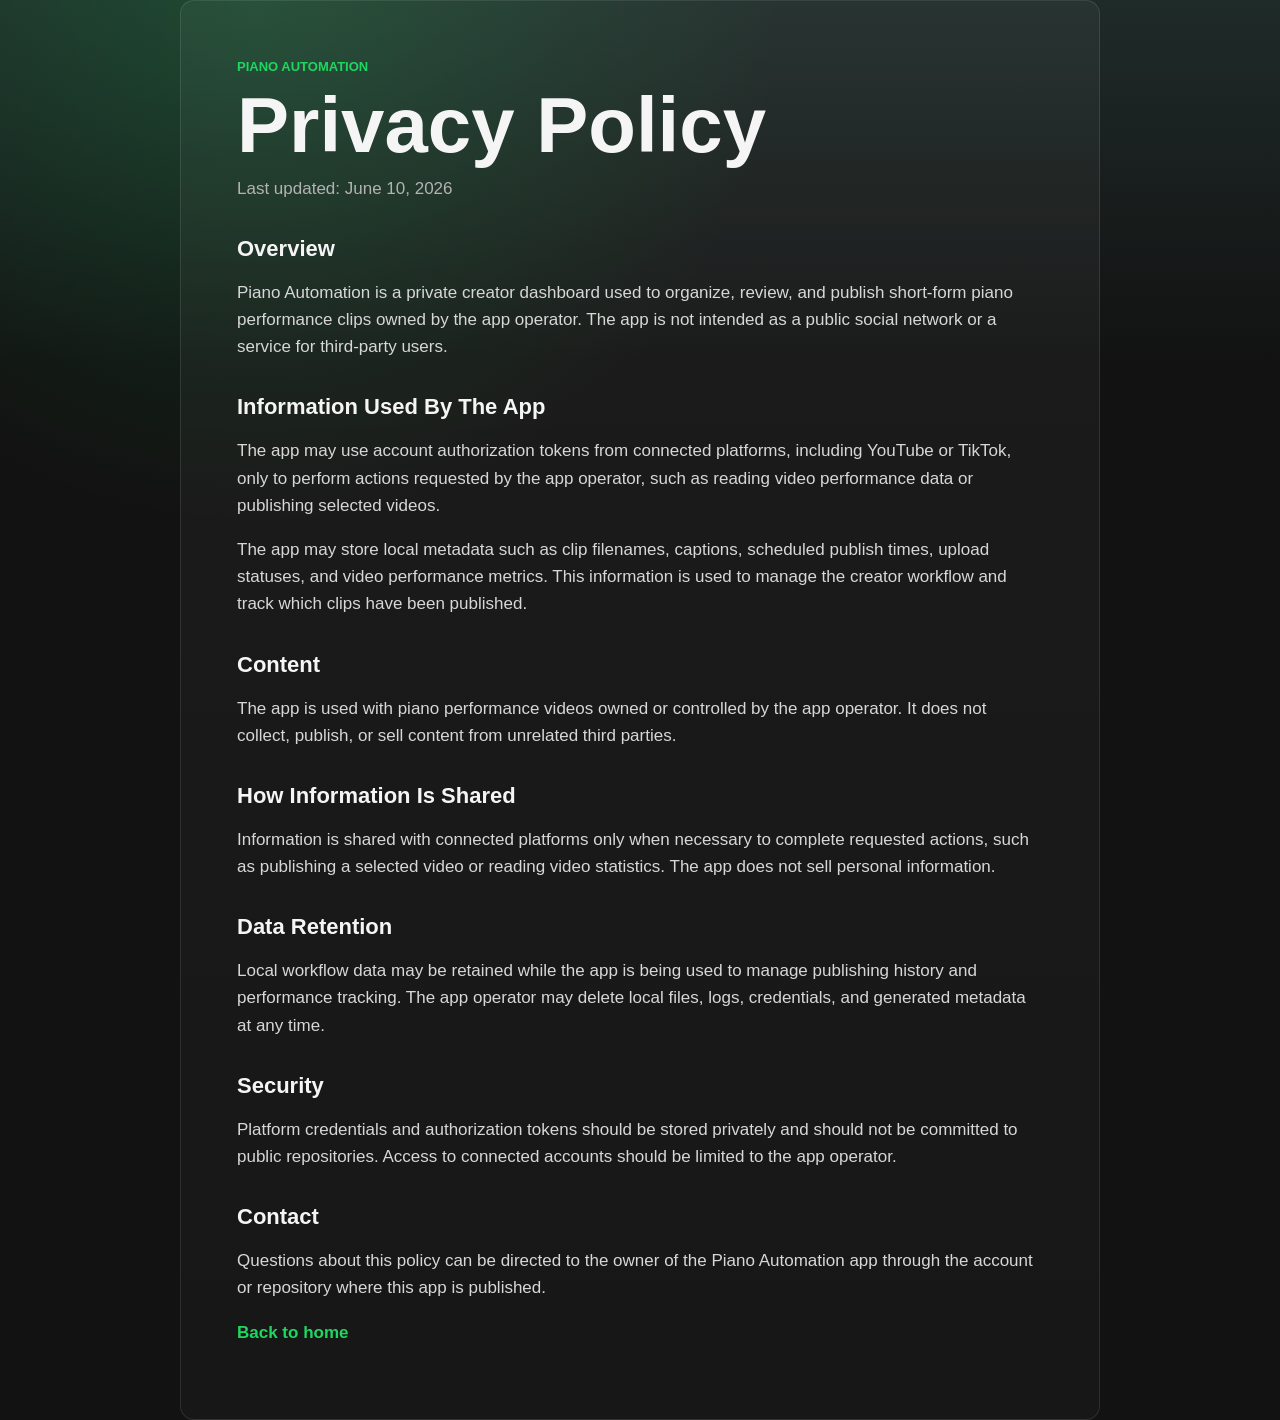
==== docs/privacy.html @ 4c7a18c3 "Initial piano automation dashboard" ====
<!doctype html>
<html lang="en">
<head>
  <meta charset="utf-8">
  <meta name="viewport" content="width=device-width, initial-scale=1">
  <title>Privacy Policy | Piano Automation</title>
  <link rel="stylesheet" href="styles.css">
</head>
<body>
  <main class="page document">
    <p class="eyebrow">Piano Automation</p>
    <h1>Privacy Policy</h1>
    <p class="updated">Last updated: June 10, 2026</p>

    <h2>Overview</h2>
    <p>
      Piano Automation is a private creator dashboard used to organize, review,
      and publish short-form piano performance clips owned by the app operator.
      The app is not intended as a public social network or a service for
      third-party users.
    </p>

    <h2>Information Used By The App</h2>
    <p>
      The app may use account authorization tokens from connected platforms,
      including YouTube or TikTok, only to perform actions requested by the app
      operator, such as reading video performance data or publishing selected
      videos.
    </p>
    <p>
      The app may store local metadata such as clip filenames, captions,
      scheduled publish times, upload statuses, and video performance metrics.
      This information is used to manage the creator workflow and track which
      clips have been published.
    </p>

    <h2>Content</h2>
    <p>
      The app is used with piano performance videos owned or controlled by the
      app operator. It does not collect, publish, or sell content from unrelated
      third parties.
    </p>

    <h2>How Information Is Shared</h2>
    <p>
      Information is shared with connected platforms only when necessary to
      complete requested actions, such as publishing a selected video or reading
      video statistics. The app does not sell personal information.
    </p>

    <h2>Data Retention</h2>
    <p>
      Local workflow data may be retained while the app is being used to manage
      publishing history and performance tracking. The app operator may delete
      local files, logs, credentials, and generated metadata at any time.
    </p>

    <h2>Security</h2>
    <p>
      Platform credentials and authorization tokens should be stored privately
      and should not be committed to public repositories. Access to connected
      accounts should be limited to the app operator.
    </p>

    <h2>Contact</h2>
    <p>
      Questions about this policy can be directed to the owner of the Piano
      Automation app through the account or repository where this app is
      published.
    </p>

    <p><a href="index.html">Back to home</a></p>
  </main>
</body>
</html>
---- docs/styles.css ----
:root {
  color-scheme: dark;
  --bg: #121212;
  --panel: #181818;
  --ink: #f5f5f5;
  --muted: #b3b3b3;
  --line: rgba(255, 255, 255, .1);
  --accent: #1ed760;
}

* {
  box-sizing: border-box;
}

body {
  margin: 0;
  min-height: 100vh;
  font-family: "Avenir Next", "Helvetica Neue", Helvetica, Arial, sans-serif;
  color: var(--ink);
  background:
    radial-gradient(circle at 20% 0%, rgba(30, 215, 96, .18), transparent 30%),
    linear-gradient(180deg, #1f2b29 0, var(--bg) 360px);
}

.page {
  width: min(920px, calc(100% - 40px));
  margin: 0 auto;
  padding: 72px 0;
}

.hero,
.document {
  border: 1px solid var(--line);
  border-radius: 14px;
  background: linear-gradient(180deg, rgba(255,255,255,.045), rgba(255,255,255,.025));
  padding: clamp(28px, 5vw, 56px);
}

.eyebrow {
  margin: 0 0 10px;
  color: var(--accent);
  font-size: 13px;
  font-weight: 700;
  text-transform: uppercase;
}

h1 {
  margin: 0 0 16px;
  font-size: clamp(42px, 7vw, 78px);
  line-height: .96;
}

h2 {
  margin: 34px 0 10px;
  font-size: 22px;
}

p {
  color: #d7d7d7;
  font-size: 17px;
  line-height: 1.6;
}

.updated {
  color: var(--muted);
  margin-top: -4px;
}

.links {
  display: flex;
  gap: 12px;
  flex-wrap: wrap;
  margin-top: 26px;
}

a {
  color: var(--accent);
  font-weight: 700;
  text-decoration: none;
}

.links a {
  min-height: 42px;
  display: inline-flex;
  align-items: center;
  padding: 0 18px;
  border-radius: 999px;
  background: #242424;
  color: var(--ink);
}

.links a:first-child {
  background: var(--accent);
  color: #050505;
}
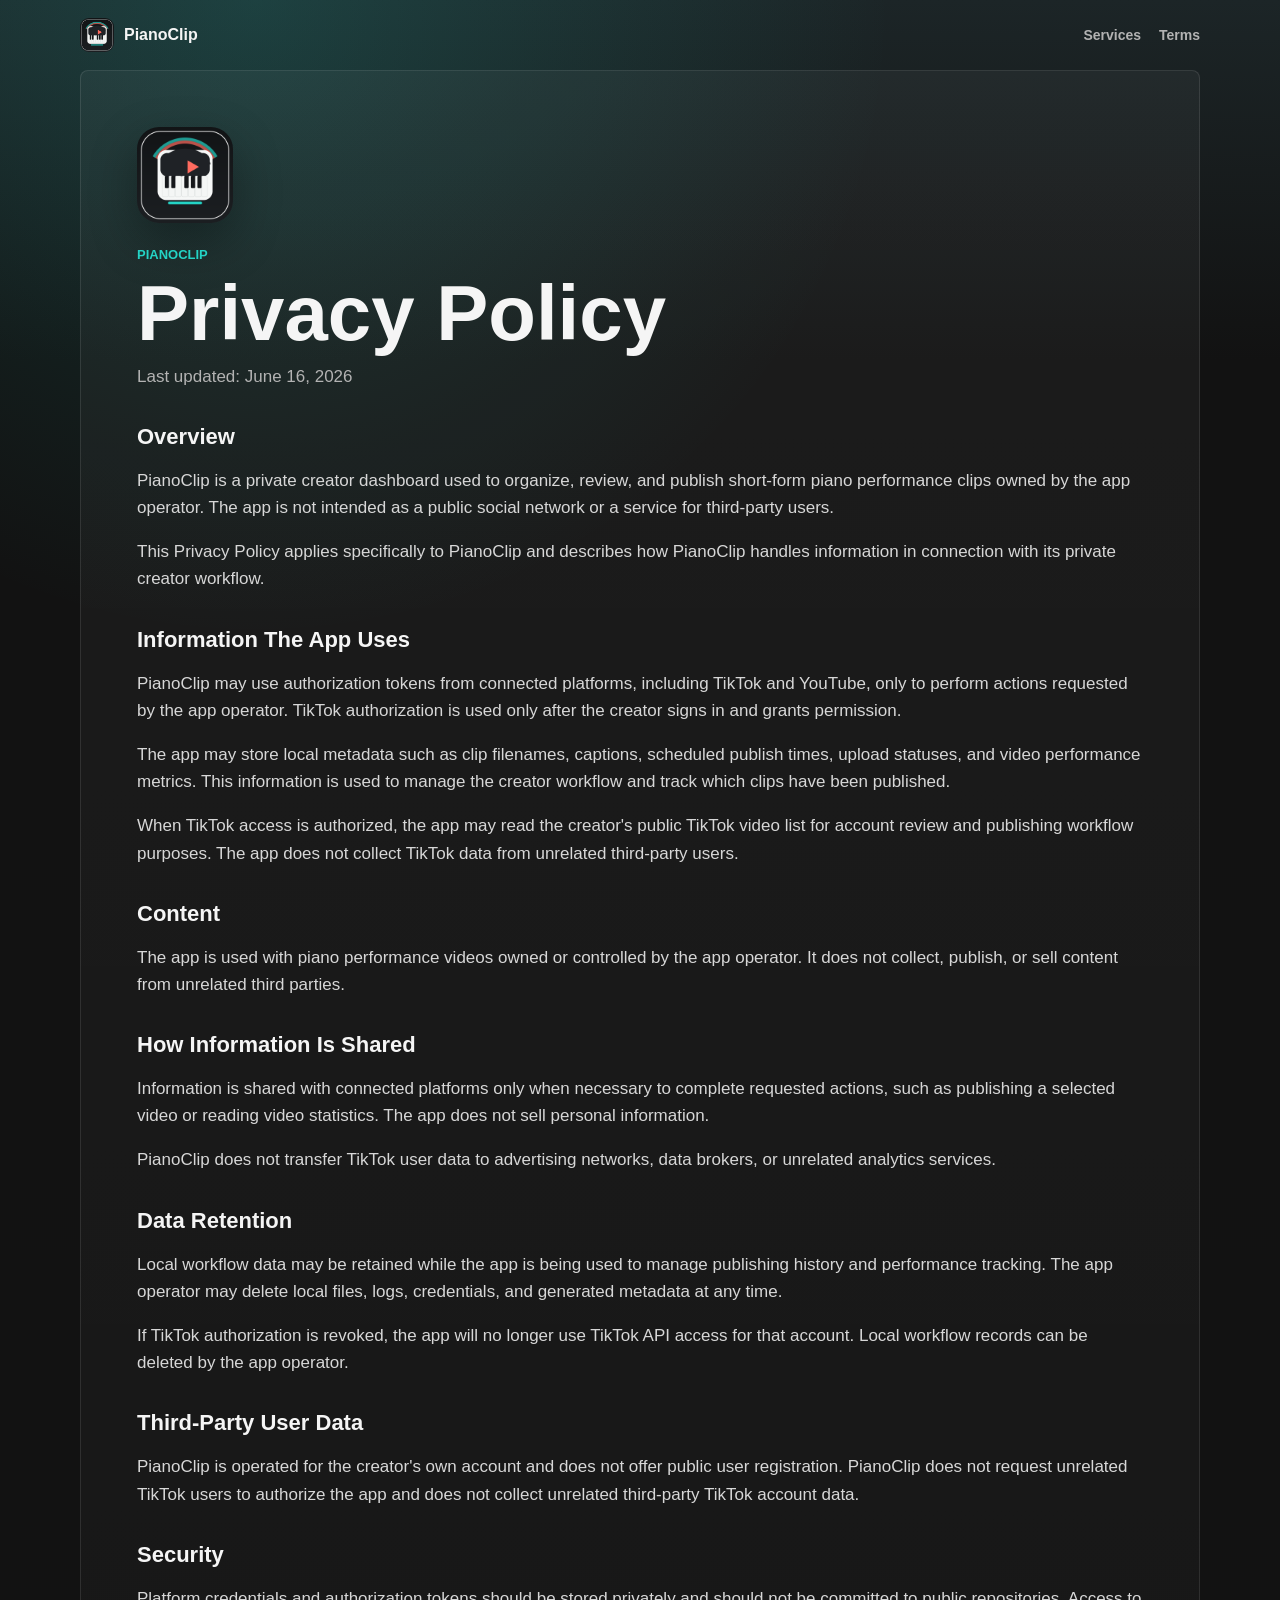
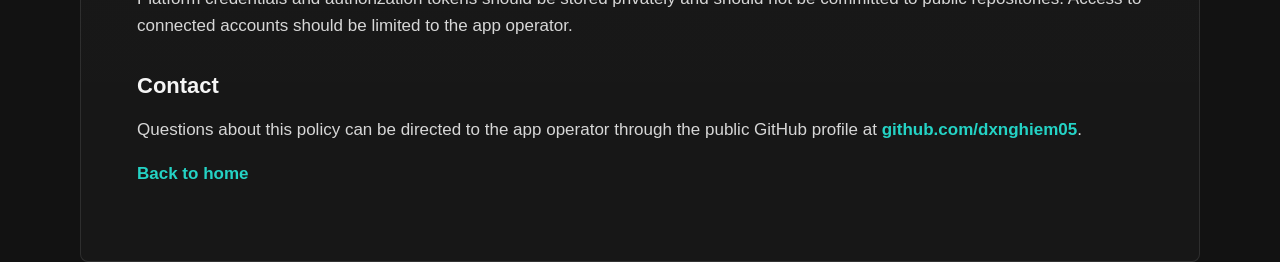
==== commit ac863283: "Redesign dashboard Automation as Spotify-style album cards; add deferred safeguard + daily health ch" ====
--- a/docs/privacy.html
+++ b/docs/privacy.html
@@ -3,35 +3,57 @@
 <head>
   <meta charset="utf-8">
   <meta name="viewport" content="width=device-width, initial-scale=1">
-  <title>Privacy Policy | Piano Automation</title>
+  <title>Privacy Policy | PianoClip</title>
+  <link rel="icon" href="app-icon.png">
   <link rel="stylesheet" href="styles.css">
 </head>
 <body>
+  <header class="site-header">
+    <a class="brand" href="index.html" aria-label="PianoClip home">
+      <img src="app-icon.png" alt="" class="brand-icon">
+      <span>PianoClip</span>
+    </a>
+    <nav aria-label="Primary navigation">
+      <a href="index.html#services">Services</a>
+      <a href="terms.html">Terms</a>
+    </nav>
+  </header>
   <main class="page document">
-    <p class="eyebrow">Piano Automation</p>
+    <img class="app-icon" src="app-icon.png" alt="PianoClip app icon">
+    <p class="eyebrow">PianoClip</p>
     <h1>Privacy Policy</h1>
-    <p class="updated">Last updated: June 10, 2026</p>
+    <p class="updated">Last updated: June 16, 2026</p>
 
     <h2>Overview</h2>
     <p>
-      Piano Automation is a private creator dashboard used to organize, review,
+      PianoClip is a private creator dashboard used to organize, review,
       and publish short-form piano performance clips owned by the app operator.
       The app is not intended as a public social network or a service for
       third-party users.
     </p>
+    <p>
+      This Privacy Policy applies specifically to PianoClip and describes how
+      PianoClip handles information in connection with its private creator
+      workflow.
+    </p>
 
-    <h2>Information Used By The App</h2>
+    <h2>Information The App Uses</h2>
     <p>
-      The app may use account authorization tokens from connected platforms,
-      including YouTube or TikTok, only to perform actions requested by the app
-      operator, such as reading video performance data or publishing selected
-      videos.
+      PianoClip may use authorization tokens from connected platforms,
+      including TikTok and YouTube, only to perform actions requested by the
+      app operator. TikTok authorization is used only after the creator signs in
+      and grants permission.
     </p>
     <p>
       The app may store local metadata such as clip filenames, captions,
       scheduled publish times, upload statuses, and video performance metrics.
       This information is used to manage the creator workflow and track which
       clips have been published.
+    </p>
+    <p>
+      When TikTok access is authorized, the app may read the creator's public
+      TikTok video list for account review and publishing workflow purposes.
+      The app does not collect TikTok data from unrelated third-party users.
     </p>
 
     <h2>Content</h2>
@@ -47,12 +69,29 @@
       complete requested actions, such as publishing a selected video or reading
       video statistics. The app does not sell personal information.
     </p>
+    <p>
+      PianoClip does not transfer TikTok user data to advertising networks,
+      data brokers, or unrelated analytics services.
+    </p>
 
     <h2>Data Retention</h2>
     <p>
       Local workflow data may be retained while the app is being used to manage
       publishing history and performance tracking. The app operator may delete
       local files, logs, credentials, and generated metadata at any time.
+    </p>
+    <p>
+      If TikTok authorization is revoked, the app will no longer use TikTok API
+      access for that account. Local workflow records can be deleted by the app
+      operator.
+    </p>
+
+    <h2>Third-Party User Data</h2>
+    <p>
+      PianoClip is operated for the creator's own account and does not offer
+      public user registration. PianoClip does not request unrelated TikTok
+      users to authorize the app and does not collect unrelated third-party
+      TikTok account data.
     </p>
 
     <h2>Security</h2>
@@ -64,9 +103,9 @@
 
     <h2>Contact</h2>
     <p>
-      Questions about this policy can be directed to the owner of the Piano
-      Automation app through the account or repository where this app is
-      published.
+      Questions about this policy can be directed to the app operator through
+      the public GitHub profile at
+      <a href="https://github.com/dxnghiem05">github.com/dxnghiem05</a>.
     </p>
 
     <p><a href="index.html">Back to home</a></p>
--- a/docs/styles.css
+++ b/docs/styles.css
@@ -5,7 +5,8 @@
   --ink: #f5f5f5;
   --muted: #b3b3b3;
   --line: rgba(255, 255, 255, .1);
-  --accent: #1ed760;
+  --accent: #24d3c5;
+  --accent-strong: #ff6b5f;
 }
 
 * {
@@ -18,22 +19,72 @@
   font-family: "Avenir Next", "Helvetica Neue", Helvetica, Arial, sans-serif;
   color: var(--ink);
   background:
-    radial-gradient(circle at 20% 0%, rgba(30, 215, 96, .18), transparent 30%),
-    linear-gradient(180deg, #1f2b29 0, var(--bg) 360px);
+    radial-gradient(circle at 20% 0%, rgba(36, 211, 197, .16), transparent 30%),
+    linear-gradient(180deg, #1c2527 0, var(--bg) 360px);
+}
+
+.site-header {
+  width: min(1120px, calc(100% - 40px));
+  min-height: 68px;
+  display: flex;
+  align-items: center;
+  justify-content: space-between;
+  gap: 20px;
+  margin: 0 auto;
+  padding: 18px 0;
+}
+
+.brand {
+  display: inline-flex;
+  align-items: center;
+  gap: 10px;
+  color: var(--ink);
+}
+
+.brand-icon {
+  width: 34px;
+  height: 34px;
+  border-radius: 9px;
+}
+
+nav {
+  display: flex;
+  align-items: center;
+  gap: 18px;
+  flex-wrap: wrap;
+}
+
+nav a {
+  color: var(--muted);
+  font-size: 14px;
 }
 
 .page {
-  width: min(920px, calc(100% - 40px));
+  width: min(1120px, calc(100% - 40px));
   margin: 0 auto;
-  padding: 72px 0;
+  padding: 46px 0 72px;
 }
 
 .hero,
-.document {
+.document,
+.section {
   border: 1px solid var(--line);
-  border-radius: 14px;
+  border-radius: 8px;
   background: linear-gradient(180deg, rgba(255,255,255,.045), rgba(255,255,255,.025));
   padding: clamp(28px, 5vw, 56px);
+}
+
+.section {
+  margin-top: 18px;
+}
+
+.app-icon {
+  width: 96px;
+  height: 96px;
+  display: block;
+  margin: 0 0 22px;
+  border-radius: 22px;
+  box-shadow: 0 18px 48px rgba(0, 0, 0, .32);
 }
 
 .eyebrow {
@@ -53,6 +104,11 @@
 h2 {
   margin: 34px 0 10px;
   font-size: 22px;
+}
+
+h3 {
+  margin: 0 0 10px;
+  font-size: 18px;
 }
 
 p {
@@ -79,6 +135,35 @@
   text-decoration: none;
 }
 
+.grid {
+  display: grid;
+  grid-template-columns: repeat(3, minmax(0, 1fr));
+  gap: 14px;
+  margin-top: 20px;
+}
+
+.grid article {
+  min-height: 190px;
+  border: 1px solid var(--line);
+  border-radius: 8px;
+  background: rgba(255, 255, 255, .04);
+  padding: 20px;
+}
+
+.grid p {
+  margin-bottom: 0;
+  font-size: 15px;
+}
+
+.steps {
+  display: grid;
+  gap: 12px;
+  padding-left: 22px;
+  color: #d7d7d7;
+  font-size: 17px;
+  line-height: 1.6;
+}
+
 .links a {
   min-height: 42px;
   display: inline-flex;
@@ -93,3 +178,14 @@
   background: var(--accent);
   color: #050505;
 }
+
+@media (max-width: 760px) {
+  .site-header {
+    align-items: flex-start;
+    flex-direction: column;
+  }
+
+  .grid {
+    grid-template-columns: 1fr;
+  }
+}
